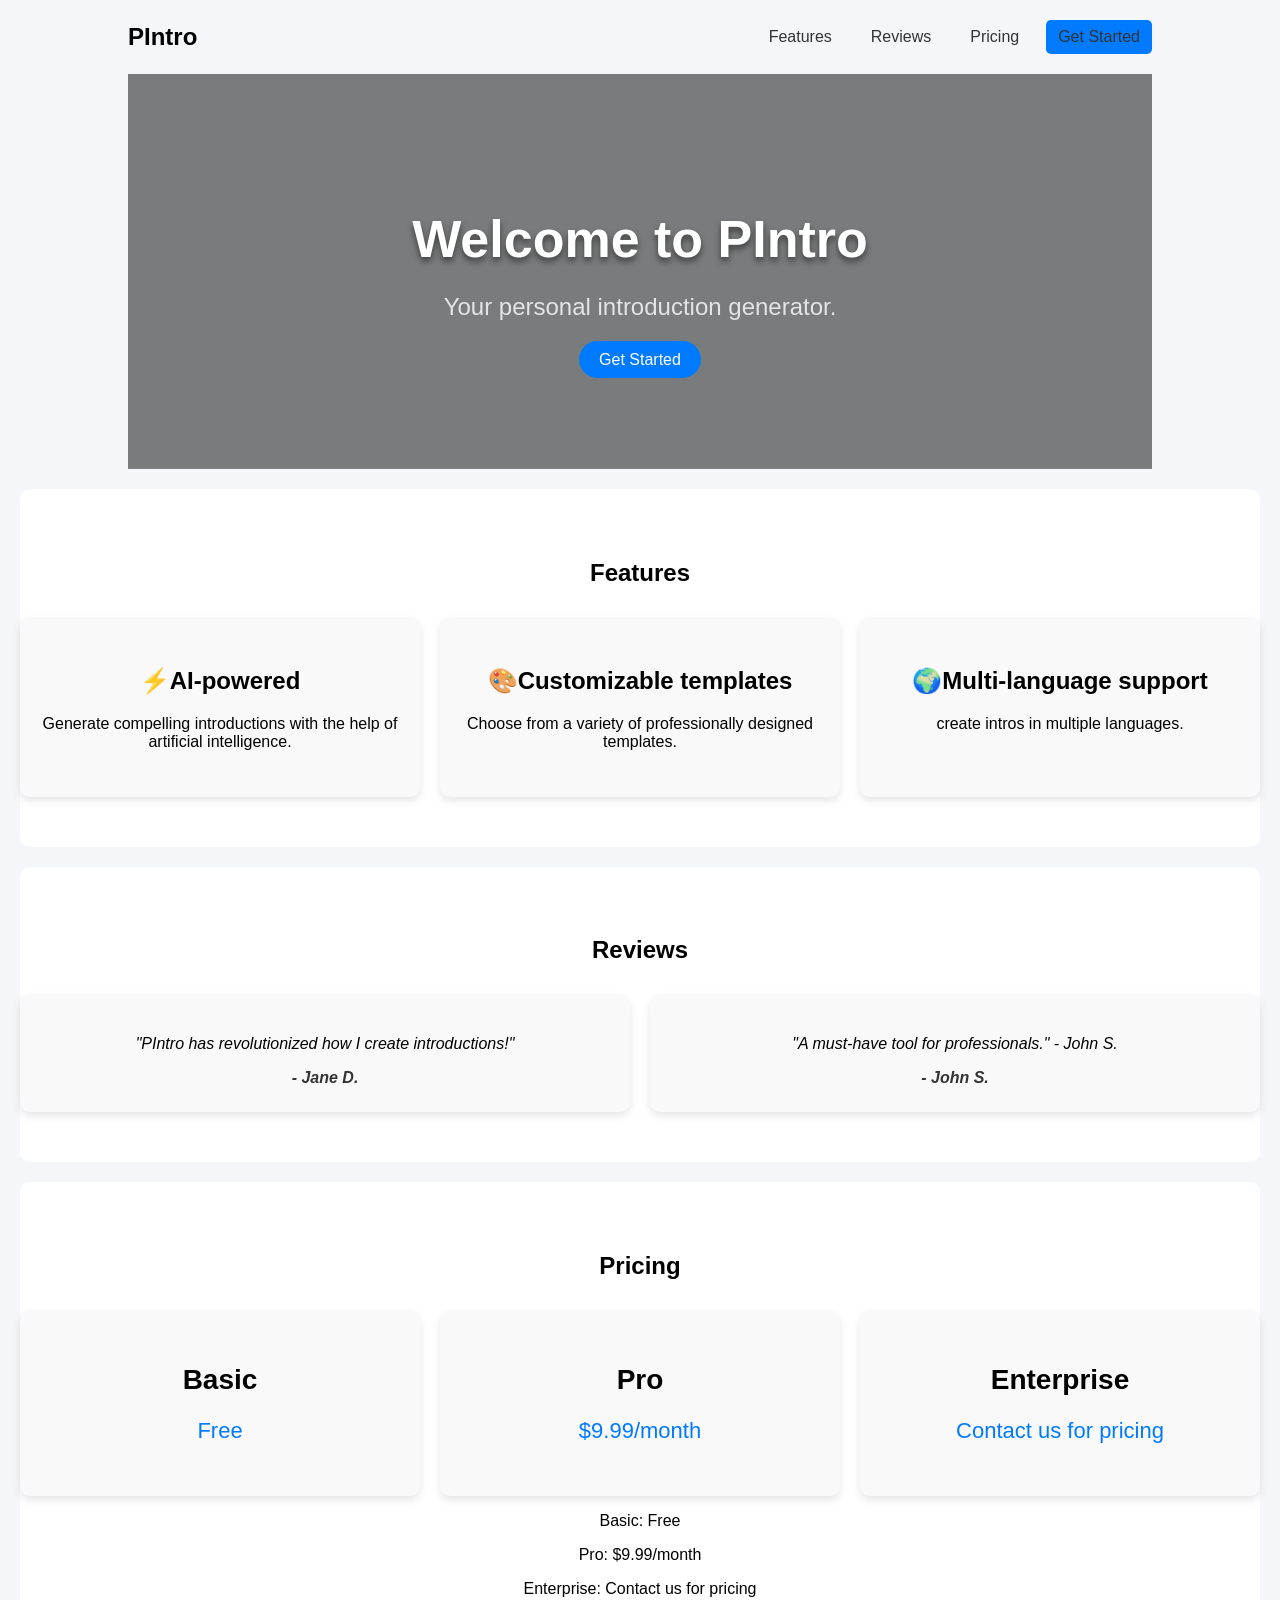
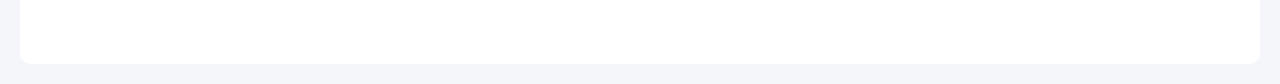
==== index.html @ 7f10f353 "Add files via upload" ====
<!DOCTYPE html>
<html>
  <head>
    <meta charset="UTF-8">
    <meta name="viewport" content="width=device-width, initial-scale=1.0">
    <title>PIntro - AI Powered Personal Introductions</title>
    <link rel="stylesheet" href="styles.css">
  </head>
<body>
  <div class="container">

    <div class="navbar">
     <div class="logo">PIntro</div>
      <div class="nav-links">
        <a href="#features">Features</a>
       <a href="#testimonials">Reviews</a>
       <a href="#pricing">Pricing</a>
       <a href="#" class="cta">Get Started</a>
    </div>
    </div>
    <div class="hero">
      <h1>Welcome to PIntro</h1>
      <p>Your personal introduction generator.</p>
      <a href="#" class="cta">Get Started</a>
    </div>

  </div>
  <section id="features">
    <h2>Features</h2>
    <div class="features-container">
    <div class="features-box">
      <h1>⚡AI-powered</h1>
      <p>Generate compelling introductions with the help of artificial intelligence.</p>
      </div>

      <div class="features-box">
      <h1>🎨Customizable templates</h1>
      <p>Choose from a variety of professionally designed templates.</p>
      </div>

      <div class="features-box">
      <h1>🌍Multi-language support</h1>
      <p>create intros in multiple languages.</p>
      </div>
      </div>
  </section>
  <section id="testimonials">
    <h2>Reviews</h2>
    <div class="testimonials-container">
      <div class="testimonial-card">
        <p>"PIntro has revolutionized how I create introductions!" </p>
        <span>- Jane D.</span>
      </div>
      <div class="testimonial-card">
        <p>"A must-have tool for professionals." - John S.</p>
        <span>- John S.</span>
      </div>
    </div>
  </section>
  <section id="pricing">
    <h2>Pricing</h2>
    <div class="pricing-container">
      <div class="pricing-card">
        <h1>Basic</h1>
        <p>Free</p>
      </div>
      <div class="pricing-card">
        <h1>Pro</h1>
        <p>$9.99/month</p>
      </div>
      <div class="pricing-card">
        <h1>Enterprise</h1>
        <p>Contact us for pricing</p>
      </div>
    </div>
    <p>Basic: Free</p>
    <p>Pro: $9.99/month</p>
    <p>Enterprise: Contact us for pricing</p>
  </section>

</body>
  </html>
---- styles.css ----
body {
        font-family: Arial, sans-serif;
        margin: 0;
        padding: 0;
        background-color: #f4f6f9;
      }
      .logo {
        font-size: 24px;
        font-weight: bold;
      }
      .container {
        width: 80%;
        margin: auto;
      }
      .navbar {
        display: flex;
        justify-content: space-between;
        align-items: center;
        padding: 20px 0;
        flex-wrap: wrap;
      }
      .nav-links {
        display: flex;
        align-items: center;
        gap: 15px;
        flex-wrap: wrap;
      }
      .nav-links a {
        padding: 8px 12px;
        border-radius: 5px;
        transition: 0.3s;
        text-decoration: none;
        color: #333;
      }
      .nav-links a:hover {
        color: #007BFF;
        background-color: rgba(0, 123, 255, 0.1);
      }
      .cta {
        background-color: #007BFF;
        color: white;
        padding: 10px 20px;
        border-radius: 30px;
        text-decoration: none;
        transition: 0.3s;
      }
      .cta:hover {
        background-color: #0056b3;
        transform: scale(1.05);
      }
      .hero {
        text-align: center;
        padding: 100px 20px;
        background: linear-gradient(rgba(0, 0, 0, 0.5), rgba(0, 0, 0, 0.5)), url('https://images.unsplash.com/photo-1522202176988-66273c2fd55f');
        background-size: cover;
        background-position: center;
        color: white;
      }
      .hero h1 {
        font-size: 52px;
        margin-bottom: 20px;
        font-weight: bold;
        text-shadow:  0px 4px 6px rgba(0, 0, 0, 0.5);
      }
      .hero p {
        font-size: 24px;
        margin-bottom: 30px;
        opacity: 0.8;
      }
      section {
        padding: 50px 0;
        text-align: center;
        background-color: white;
        margin: 20px;
        border-radius: 10px;
      }
      .features{
        width: 80%;
        margin: 10px;
        padding: 20px;
        background-color: #f9f9f9;
        border-radius: 10px;
        transition: 0.3s;
        text-decoration: none;
      }
      .features-container {
        display: flex;
        justify-content: space-around;
        margin-top: 30px;
        flex-wrap: wrap;
        gap: 20px;
      }
        .features-box {
          flex: 1 1 250px;
          padding: 30px 20px;
          background-color: #f9f9f9;
          border-radius: 10px;
          box-shadow: 0 4px 8px rgba(0, 0, 0, 0.1);
          transition: 0.3s;
        }
        .testimonials-container {
          display: flex;
          justify-content: center;
          gap: 20px;
          margin-top: 30px;
          flex-wrap: wrap;
        }
        .testimonial-card {
          flex: 1 1 300px;
          padding: 25px 20px;
          background-color: #f9f9f9;
          border-radius: 10px;
          box-shadow: 0 4px 8px rgba(0, 0, 0, 0.1);
          text-align: center;
          font-style: italic;
        }
        .testimonial-card span {
          display: block;
          margin-top: 10px;
          font-weight: bold;
          color: #333;
        }
        .pricing-container {
          display: flex;
          justify-content: center;
          gap: 20px;
          margin-top: 30px;
          flex-wrap: wrap;
        }
        .pricing-card {
          flex: 1 1 250px;
          padding: 30px 20px;
          background-color: #f9f9f9;
          border-radius: 10px;
          box-shadow: 0 4px 8px rgba(0, 0, 0, 0.1);
          text-align: center;
          transition: 0.3s;
        }
        .pricing-card:hover {
          transform: scale(1.05);
        }
        .pricing-card h1 {
          font-size: 28px;
          margin-bottom: 10px;
          font-weight: bold;
        }
        .pricing-card p {
          font-size: 22px;
          color: #007BFF;
        }
      @media (max-width: 768px) {
        .navbar {
          flex-direction: column;
          align-items: flex-start;
        }
        .nav-links {
          margin-top: 10px;
          width: 100%;
          justify-content: space-between;
        }
        .nav-links a {
          margin-left: 0;
          flex: 1;
          text-align: center;
        }
        .hero{
          padding: 50px 20px;
        }
          .hero h1 {
            font-size: 36px;
          }
          .hero p {
            font-size: 18px;
          }

      }
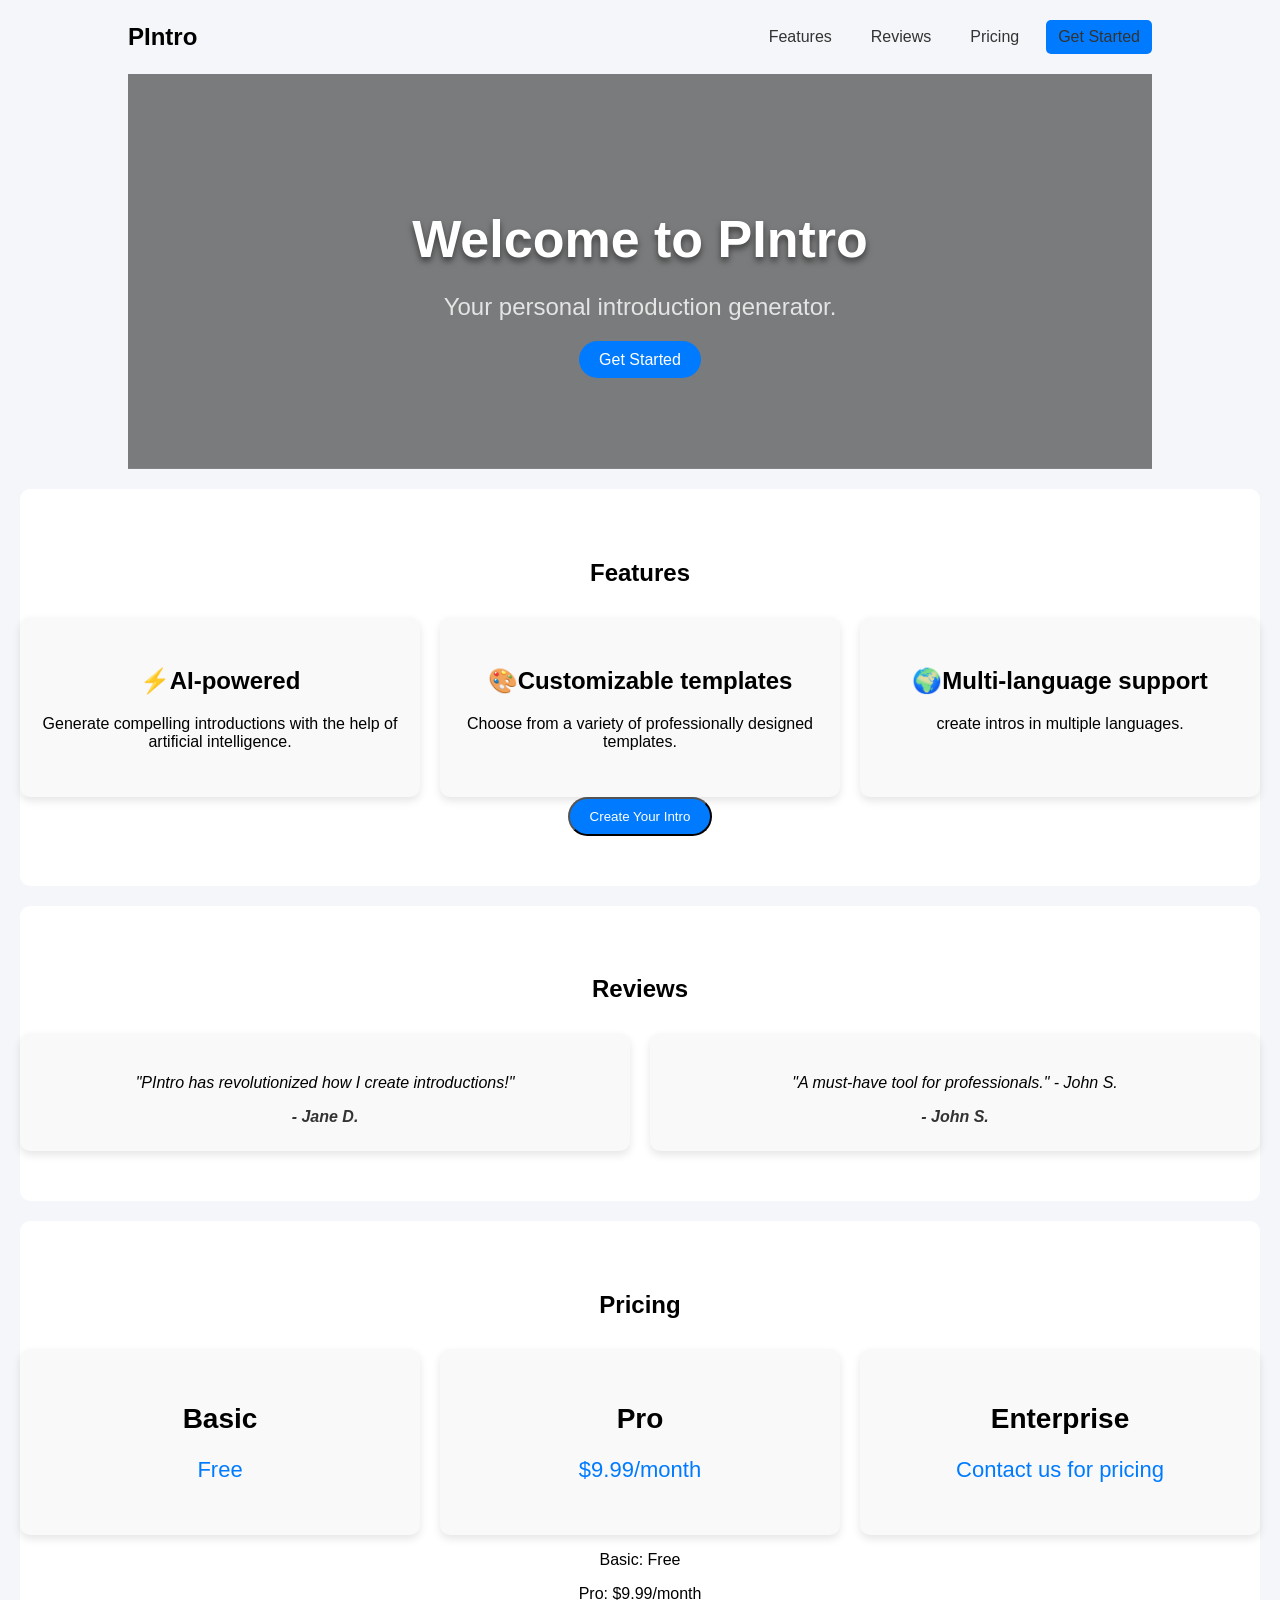
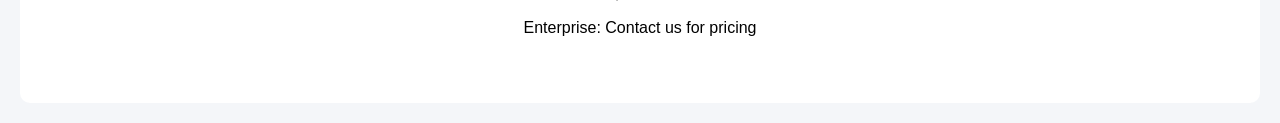
==== commit bd6a3bc1: "commit 1234567890abcdef1234567890abcdef12345678 Author: Euticus" ====
--- a/index.html
+++ b/index.html
@@ -5,6 +5,7 @@
     <meta name="viewport" content="width=device-width, initial-scale=1.0">
     <title>PIntro - AI Powered Personal Introductions</title>
     <link rel="stylesheet" href="styles.css">
+    <link rel="icon" type="image/png" href="https://i.ibb.co/tT3RMyHw/favicon.png">
   </head>
 <body>
   <div class="container">
@@ -15,13 +16,13 @@
         <a href="#features">Features</a>
        <a href="#testimonials">Reviews</a>
        <a href="#pricing">Pricing</a>
-       <a href="#" class="cta">Get Started</a>
+       <a href="#" id="getStartedBtn" class="cta">Get Started</a>
     </div>
     </div>
     <div class="hero">
       <h1>Welcome to PIntro</h1>
       <p>Your personal introduction generator.</p>
-      <a href="#" class="cta">Get Started</a>
+      <a href="#" id="getStartedBtn" class="cta">Get Started</a>
     </div>
 
   </div>
@@ -43,6 +44,7 @@
       <p>create intros in multiple languages.</p>
       </div>
       </div>
+      <button id="launchBot" class="cta">Create Your Intro</button>
   </section>
   <section id="testimonials">
     <h2>Reviews</h2>
@@ -77,6 +79,31 @@
     <p>Pro: $9.99/month</p>
     <p>Enterprise: Contact us for pricing</p>
   </section>
+  <!-- Intro Generator Modal -->
+<div id="introModal" class="modal">
+  <div class="modal-content">
+    <span class="close">&times;</span>
+    <h2>Create Your Intro</h2>
+    <form id="introForm">
+      <label for="name">Your Name:</label>
+      <input type="text" id="name" required>
+
+      <label for="role">Your Role/Profession:</label>
+      <input type="text" id="role" required>
+
+      <label for="style">Style:</label>
+      <select id="style">
+        <option value="professional">Professional</option>
+        <option value="casual">Casual</option>
+        <option value="creative">Creative</option>
+      </select>
+
+      <button type="submit" class="cta">Generate Intro</button>
+    </form>
+    <div id="introOutput"></div>
+  </div>
+</div>
+<script src="script.js"></script>
 
 </body>
-  </html>+  </html>
--- a/styles.css
+++ b/styles.css
@@ -148,6 +148,29 @@
           font-size: 22px;
           color: #007BFF;
         }
+        .modal {
+  display: none; 
+  position: fixed; 
+  z-index: 1000; 
+  left: 0; top: 0;
+  width: 100%; height: 100%;
+  background: rgba(0,0,0,0.6);
+}
+
+.modal-content {
+  background: #fff;
+  margin: 10% auto;
+  padding: 2rem;
+  border-radius: 8px;
+  width: 80%;
+  max-width: 500px;
+}
+
+.close {
+  float: right;
+  font-size: 1.5rem;
+  cursor: pointer;
+}
       @media (max-width: 768px) {
         .navbar {
           flex-direction: column;
